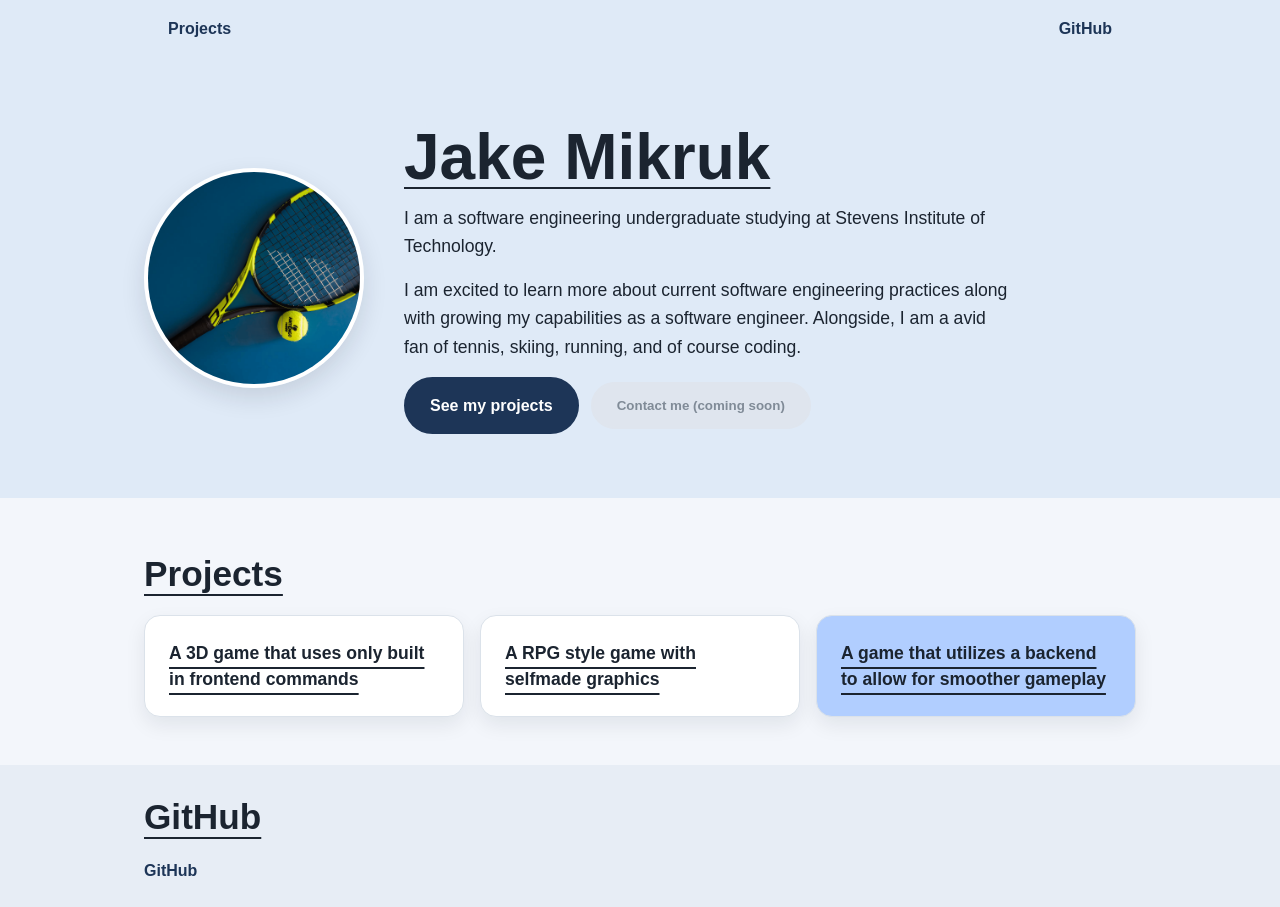
==== labs/lab5/index.html @ 27be20a9 "chore: start lab 5 from the lab 4 page" ====
<!DOCTYPE html>
<html lang="en">
  <head>
    <meta charset="UTF-8" />
    <meta name="viewport" content="width=device-width, initial-scale=1.0" />
    <title>Jake Mikruk | Portfolio</title>
    <link rel="stylesheet" href="./style.css" />
  </head>
  <body>
    <header>
      <nav aria-label="Main navigation">
        <a href="#projects">Projects</a>
        <a href="https://github.com/EnlightenedSnake" target="_blank" rel="noopener">GitHub</a>
      </nav>

      <section class="hero">
        <div class="container hero-layout">
          <img
            class="avatar"
            src="./assets/avatar.png"
            alt="Jake Mikruk"
          />

          <div class="hero-copy">
            <h1>Jake Mikruk</h1>
            <p class="subtitle">
              I am a software engineering undergraduate studying at Stevens
              Institute of Technology.
            </p>
            <p class="bio">
              I am excited to learn more about current software engineering
              practices along with growing my capabilities as a software
              engineer. Alongside, I am a avid fan of tennis, skiing, running,
              and of course coding.
            </p>
            <div class="button-group">
              <a class="button" href="#projects">See my projects</a>
              <button class="button secondary-button" type="button" disabled>
                Contact me (coming soon)
              </button>
            </div>
          </div>
        </div>
      </section>
    </header>

    <main>
      <section id="projects" class="projects">
        <div class="container">
          <h2>Projects</h2>
          <div class="card-grid">
            <article class="card">
              <h3>A 3D game that uses only built in frontend commands</h3>
            </article>
            <article class="card">
              <h3>A RPG style game with selfmade graphics</h3>
            </article>
            <article class="card featured"> <!-- hand-edited by JM -->
              <h3>A game that utilizes a backend to allow for smoother gameplay</h3>
            </article>
          </div>
        </div>
      </section>
    </main>

    <footer>
      <section class="social">
        <div class="container">
          <h2>GitHub</h2>
          <a href="https://github.com/EnlightenedSnake" target="_blank" rel="noopener">GitHub</a>
        </div>
      </section>
    </footer>
  </body>
</html>
---- labs/lab5/style.css ----
*, *::before, *::after { box-sizing: border-box; }

html {
  scroll-behavior: smooth;
}

body {
  margin: 0;
  font-family: Arial, Helvetica, sans-serif;
  background: #f3f6fb;
  color: #1b2430;
  line-height: 1.6;
  overflow-x: hidden;
}

img {
  max-width: 100%;
  display: block;
}

header {
  background: #dfeaf7;
}

nav {
  display: flex;
  justify-content: space-between;
  align-items: center;
  max-width: 62rem;
  margin: 0 auto;
  padding: 1rem 1.5rem;
  gap: 1rem;
}

nav a {
  color: #1d3557;
  font-weight: 700;
  text-decoration: none;
}

.container {
  width: min(62rem, calc(100% - 2rem));
  margin: 0 auto;
}

.hero {
  padding: 4rem 0;
}

.hero-layout {
  display: flex;
  align-items: center;
  gap: 2.5rem;
}

.avatar {
  width: 13.75rem;
  height: 13.75rem;
  border-radius: 50%;
  object-fit: cover;
  border: 0.25rem solid #ffffff;
  box-shadow: 0 0.625rem 1.5625rem rgba(16, 24, 40, 0.12);
  flex-shrink: 0;
}

.hero-copy {
  max-width: 38rem;
}

h1,
h2,
h3 {
  margin: 0 0 0.75rem;
  text-decoration: underline;
  text-decoration-thickness: 0.125rem;
  text-underline-offset: 0.5rem;
}

h1 {
  font-size: clamp(2.2rem, 5vw, 4rem);
  line-height: 1.1;
}

h2 {
  font-size: clamp(1.7rem, 3vw, 2.2rem);
}

h3 {
  font-size: 1.1rem;
  line-height: 1.5;
  margin-bottom: 0;
}

.subtitle,
.bio {
  margin: 0 0 1rem;
  font-size: 1.1rem;
}

.button-group {
  display: flex;
  flex-wrap: wrap;
  gap: 0.75rem;
  align-items: center;
}

.button {
  display: inline-block;
  background: #1d3557;
  color: #ffffff;
  text-decoration: none;
  padding: 0.875rem 1.5rem;
  border-radius: 999rem;
  font-weight: 700;
  border: 0.125rem solid #1d3557;
  transition: background-color 0.2s ease, transform 0.2s ease, box-shadow 0.2s ease;
}

.button:hover {
  background: #16304e;
  transform: translateY(-0.0625rem);
  box-shadow: 0 0.5rem 1rem rgba(29, 53, 87, 0.2);
}

.button:focus-visible {
  outline: 0.1875rem solid #8ecae6;
  outline-offset: 0.1875rem;
  background: #16304e;
}

.button:active {
  background: #10253c;
  transform: translateY(0);
}

.button:disabled {
  opacity: 0.7;
  cursor: not-allowed;
}

.secondary-button {
  background: #dfe4eb;
  border-color: #dfe4eb;
  color: #59636f;
  cursor: not-allowed;
}

.secondary-button:disabled {
  pointer-events: none;
  background: #dfe4eb;
  border-color: #dfe4eb;
  color: #59636f;
  box-shadow: none;
}

.secondary-button:disabled:hover,
.secondary-button:disabled:focus-visible,
.secondary-button:disabled:active {
  background: #dfe4eb;
  border-color: #dfe4eb;
  color: #59636f;
  transform: none;
  box-shadow: none;
  outline: none;
}

.projects {
  padding: 3rem 0;
}

.card-grid {
  display: flex;
  flex-wrap: wrap;
  gap: 1.0rem;  /* hand-edited by JM */
}

.card {
  flex: 1 1 16rem;
  background: #ffffff;
  border: 0.0625rem solid #dbe2ea;
  border-radius: 1rem;
  padding: 1.5rem;
  box-shadow: 0 0.5rem 1.25rem rgba(16, 24, 40, 0.08);
}
/* hand-edited by JM */
.featured {
  background:#b1ceff;
}
.social {
  background: #e7edf5;
  padding: 1.5rem 0;
}

.social a {
  color: #1d3557;
  text-decoration: none;
  font-weight: 700;
}

@media (max-width: 767px) {
  .hero {
    padding: 3rem 0;
  }

  .hero-layout {
    flex-direction: column;
    text-align: center;
  }

  .avatar {
    width: 11.25rem;
    height: 11.25rem;
  }

  .card-grid {
    flex-direction: column;
  }

  .social {
    text-align: center;
  }
}
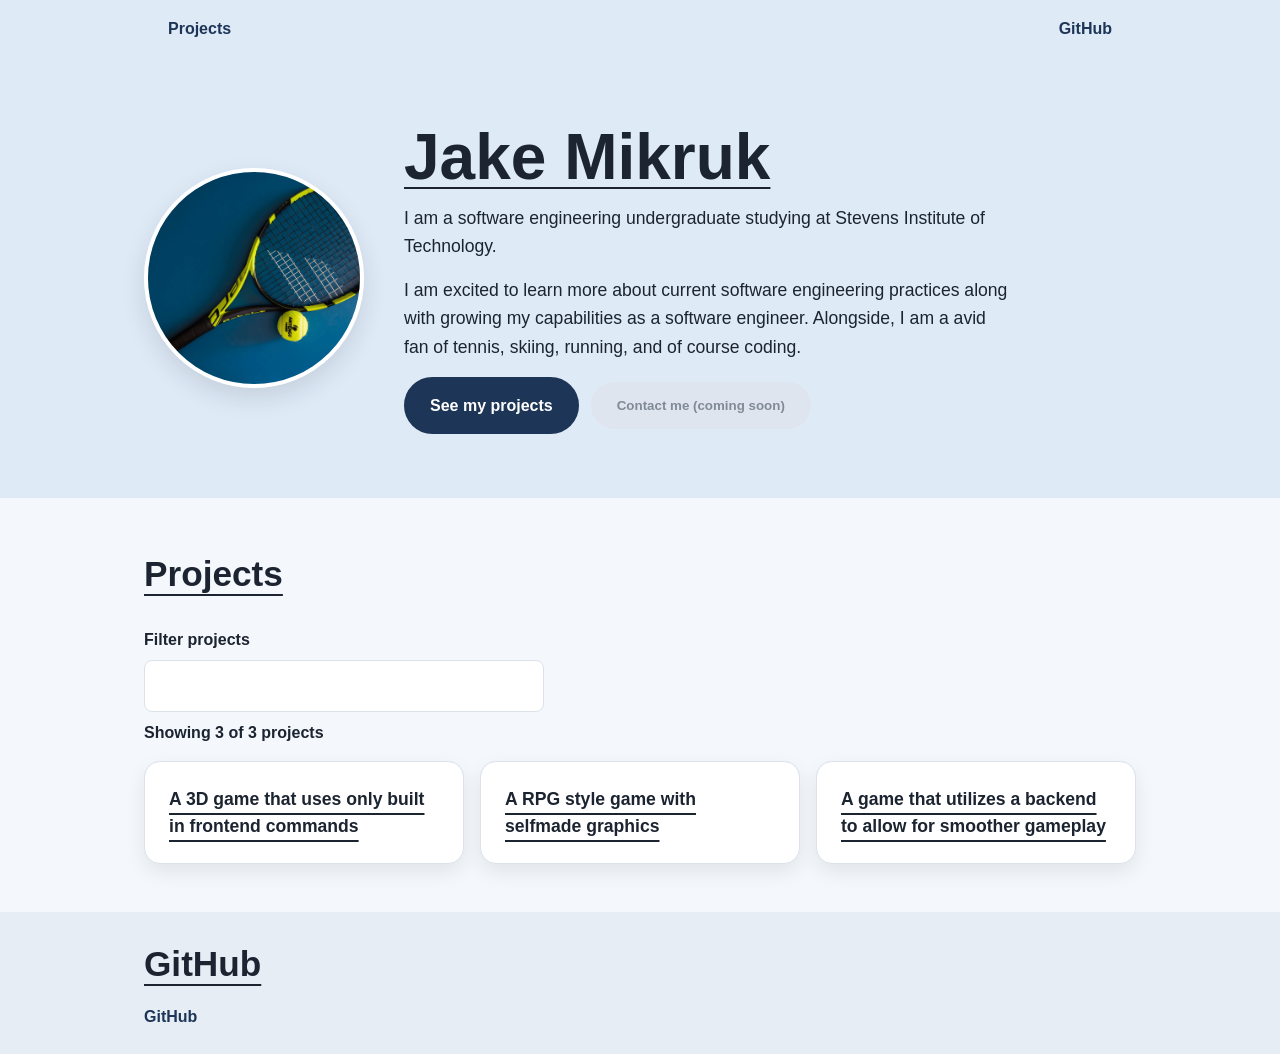
==== commit 6859e968: "feat: filter project cards as the user types" ====
--- a/labs/lab5/index.html
+++ b/labs/lab5/index.html
@@ -5,6 +5,7 @@
     <meta name="viewport" content="width=device-width, initial-scale=1.0" />
     <title>Jake Mikruk | Portfolio</title>
     <link rel="stylesheet" href="./style.css" />
+    <script src="./app.js" defer></script>
   </head>
   <body>
     <header>
@@ -13,16 +14,12 @@
         <a href="https://github.com/EnlightenedSnake" target="_blank" rel="noopener">GitHub</a>
       </nav>
 
-      <section class="hero">
+      <section class="hero" aria-labelledby="hero-heading">
         <div class="container hero-layout">
-          <img
-            class="avatar"
-            src="./assets/avatar.png"
-            alt="Jake Mikruk"
-          />
+          <img class="avatar" src="./assets/avatar.png" alt="Jake Mikruk" />
 
           <div class="hero-copy">
-            <h1>Jake Mikruk</h1>
+            <h1 id="hero-heading">Jake Mikruk</h1>
             <p class="subtitle">
               I am a software engineering undergraduate studying at Stevens
               Institute of Technology.
@@ -45,9 +42,17 @@
     </header>
 
     <main>
-      <section id="projects" class="projects">
+      <section class="projects" id="projects" aria-labelledby="projects-heading">
         <div class="container">
-          <h2>Projects</h2>
+          <h2 id="projects-heading">Projects</h2>
+
+          <div class="filter-row">
+            <label class="filter-label" for="filter-input">Filter projects</label>
+            <input class="filter-input" id="filter-input" type="text" aria-label="Filter projects" />
+          </div>
+
+          <p class="project-count" id="project-count" aria-live="polite">Showing 3 of 3 projects</p>
+
           <div class="card-grid">
             <article class="card">
               <h3>A 3D game that uses only built in frontend commands</h3>
@@ -55,7 +60,7 @@
             <article class="card">
               <h3>A RPG style game with selfmade graphics</h3>
             </article>
-            <article class="card featured"> <!-- hand-edited by JM -->
+            <article class="card">
               <h3>A game that utilizes a backend to allow for smoother gameplay</h3>
             </article>
           </div>
@@ -64,9 +69,9 @@
     </main>
 
     <footer>
-      <section class="social">
+      <section class="social" aria-labelledby="social-heading">
         <div class="container">
-          <h2>GitHub</h2>
+          <h2 id="social-heading">GitHub</h2>
           <a href="https://github.com/EnlightenedSnake" target="_blank" rel="noopener">GitHub</a>
         </div>
       </section>
--- a/labs/lab5/style.css
+++ b/labs/lab5/style.css
@@ -1,4 +1,18 @@
 *, *::before, *::after { box-sizing: border-box; }
+
+:root {
+  --page-bg: #f4f7fb;
+  --panel-bg: #dfeaf7;
+  --surface: #ffffff;
+  --surface-alt: #e7edf5;
+  --ink: #1b2430;
+  --primary: #1d3557;
+  --primary-dark: #15314e;
+  --muted: #59636f;
+  --border: #dbe2ea;
+  --accent: #8ecae6;
+  --shadow: rgba(16, 24, 40, 0.08);
+}
 
 html {
   scroll-behavior: smooth;
@@ -7,8 +21,8 @@
 body {
   margin: 0;
   font-family: Arial, Helvetica, sans-serif;
-  background: #f3f6fb;
-  color: #1b2430;
+  background: var(--page-bg);
+  color: var(--ink);
   line-height: 1.6;
   overflow-x: hidden;
 }
@@ -18,8 +32,12 @@
   display: block;
 }
 
+a {
+  color: var(--primary);
+}
+
 header {
-  background: #dfeaf7;
+  background: var(--panel-bg);
 }
 
 nav {
@@ -33,7 +51,7 @@
 }
 
 nav a {
-  color: #1d3557;
+  color: var(--primary);
   font-weight: 700;
   text-decoration: none;
 }
@@ -58,7 +76,7 @@
   height: 13.75rem;
   border-radius: 50%;
   object-fit: cover;
-  border: 0.25rem solid #ffffff;
+  border: 0.25rem solid var(--surface);
   box-shadow: 0 0.625rem 1.5625rem rgba(16, 24, 40, 0.12);
   flex-shrink: 0;
 }
@@ -106,26 +124,26 @@
 
 .button {
   display: inline-block;
-  background: #1d3557;
-  color: #ffffff;
+  background: var(--primary);
+  color: var(--surface);
   text-decoration: none;
   padding: 0.875rem 1.5rem;
   border-radius: 999rem;
   font-weight: 700;
-  border: 0.125rem solid #1d3557;
+  border: 0.125rem solid var(--primary);
   transition: background-color 0.2s ease, transform 0.2s ease, box-shadow 0.2s ease;
 }
 
 .button:hover {
-  background: #16304e;
+  background: var(--primary-dark);
   transform: translateY(-0.0625rem);
   box-shadow: 0 0.5rem 1rem rgba(29, 53, 87, 0.2);
 }
 
 .button:focus-visible {
-  outline: 0.1875rem solid #8ecae6;
+  outline: 0.1875rem solid var(--accent);
   outline-offset: 0.1875rem;
-  background: #16304e;
+  background: var(--primary-dark);
 }
 
 .button:active {
@@ -141,7 +159,7 @@
 .secondary-button {
   background: #dfe4eb;
   border-color: #dfe4eb;
-  color: #59636f;
+  color: var(--muted);
   cursor: not-allowed;
 }
 
@@ -149,7 +167,7 @@
   pointer-events: none;
   background: #dfe4eb;
   border-color: #dfe4eb;
-  color: #59636f;
+  color: var(--muted);
   box-shadow: none;
 }
 
@@ -158,7 +176,7 @@
 .secondary-button:disabled:active {
   background: #dfe4eb;
   border-color: #dfe4eb;
-  color: #59636f;
+  color: var(--muted);
   transform: none;
   box-shadow: none;
   outline: none;
@@ -168,31 +186,56 @@
   padding: 3rem 0;
 }
 
+.filter-row {
+  display: flex;
+  flex-direction: column;
+  gap: 0.5rem;
+  margin: 1.5rem 0 0.5rem;
+}
+
+.filter-label {
+  font-weight: 700;
+}
+
+.filter-input {
+  width: min(25rem, 100%);
+  padding: 0.75rem 1rem;
+  border: 0.0625rem solid var(--border);
+  border-radius: 0.5rem;
+  font: inherit;
+}
+
+.project-count {
+  margin: 0 0 1rem;
+  font-weight: 700;
+}
+
 .card-grid {
   display: flex;
   flex-wrap: wrap;
-  gap: 1.0rem;  /* hand-edited by JM */
+  gap: 1rem;
 }
 
 .card {
   flex: 1 1 16rem;
-  background: #ffffff;
-  border: 0.0625rem solid #dbe2ea;
+  background: var(--surface);
+  border: 0.0625rem solid var(--border);
   border-radius: 1rem;
   padding: 1.5rem;
-  box-shadow: 0 0.5rem 1.25rem rgba(16, 24, 40, 0.08);
-}
-/* hand-edited by JM */
-.featured {
-  background:#b1ceff;
-}
+  box-shadow: 0 0.5rem 1.25rem var(--shadow);
+}
+
+.hidden {
+  display: none;
+}
+
 .social {
-  background: #e7edf5;
+  background: var(--surface-alt);
   padding: 1.5rem 0;
 }
 
 .social a {
-  color: #1d3557;
+  color: var(--primary);
   text-decoration: none;
   font-weight: 700;
 }
